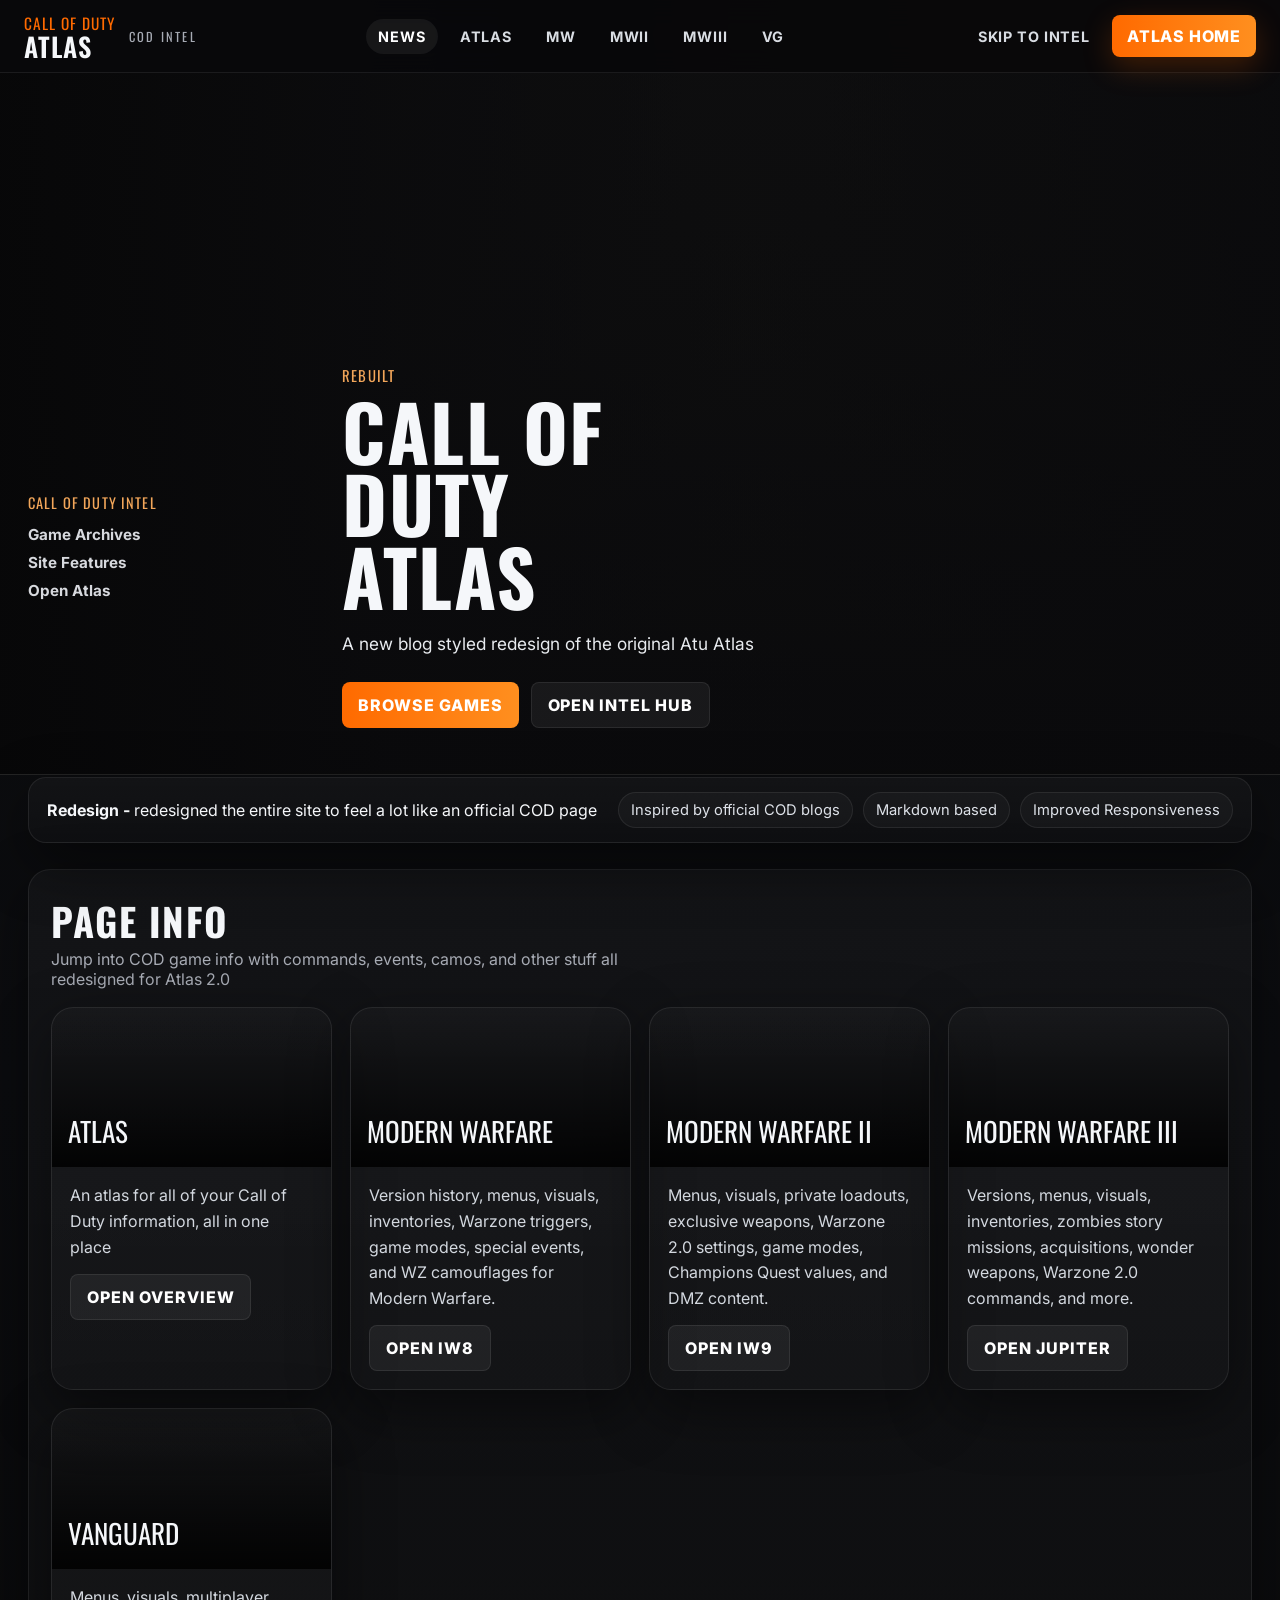
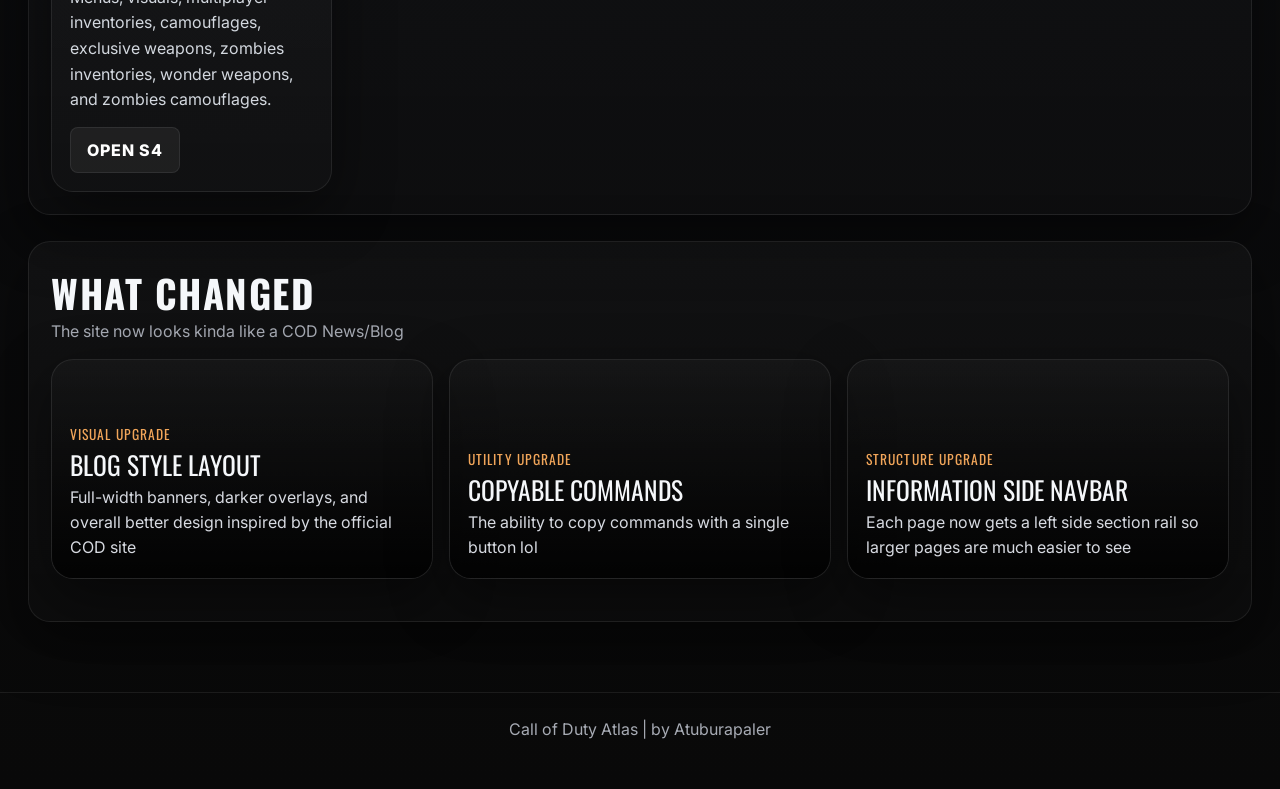
==== index.html @ 390dc2c3 "initial commit hi" ====
<!DOCTYPE html>
<html lang="en">
<head>
  <meta charset="UTF-8" />
  <meta name="viewport" content="width=device-width, initial-scale=1.0" />
  <title>Call of Duty Atlas</title>
  <link rel="preconnect" href="https://fonts.googleapis.com">
  <link rel="preconnect" href="https://fonts.gstatic.com" crossorigin>
  <link href="https://fonts.googleapis.com/css2?family=Inter:wght@400;500;600;700;800&family=JetBrains+Mono:wght@400;600&family=Oswald:wght@400;500;600;700&display=swap" rel="stylesheet">
  <link rel="stylesheet" href="./assets/css/style.css" />
</head>
<body>
  <div id="site-loader">
  <div class="loader-inner">
    <div class="loader-logo">CALL OF DUTY</div>
    <div class="loader-bar">
      <div class="loader-progress"></div>
    </div>
    <div class="loader-text">Loading Intel…</div>
  </div>
</div>
  <header class="cod-nav" id="site-nav"></header>
  <main id="home-root"></main>
  <footer class="footer">Call of Duty Atlas | by Atuburapaler</footer>
  <script src="./assets/js/site.js"></script>
  <script>renderHome();</script>
</body>
</html>
---- assets/css/style.css ----
:root {
  --bg: #0b0b0d;
  --panel: #121317;
  --panel-2: #171a20;
  --soft: #a7abb4;
  --text: #f5f7fa;
  --line: rgba(255,255,255,0.08);
  --accent: #ff6a00;
  --accent-2: #f2a65a;
  --shadow: 0 20px 60px rgba(0,0,0,0.45);
}

:root {
  --cod-accent: #ff8a3d;     /* default theme */
  --cod-accent-soft: rgba(255,138,61,0.25);
}

/* MW = Blue */
.theme-mw {
  --cod-accent: #3da2ff;
  --cod-accent-soft: rgba(61,162,255,0.25);
}

/* MWII = Green */
.theme-mwii {
  --cod-accent: #3dff8a;
  --cod-accent-soft: rgba(61,255,138,0.25);
}

/* MWIII = Red */
.theme-mwiii {
  --cod-accent: #ff4d4d;
  --cod-accent-soft: rgba(255,77,77,0.25);
}

/* Vanguard = Gold */
.theme-vg {
  --cod-accent: #d4a63a;
  --cod-accent-soft: rgba(212,166,58,0.25);
}

* { box-sizing: border-box; }
html { scroll-behavior: smooth; }
body {
  margin: 0;
  background:
    radial-gradient(circle at top right, rgba(255,106,0,0.14), transparent 25%),
    radial-gradient(circle at top left, rgba(255,255,255,0.04), transparent 22%),
    linear-gradient(180deg, #0a0a0b 0%, #0c0d10 45%, #090909 100%);
  color: var(--text);
  font-family: "Inter", system-ui, -apple-system, BlinkMacSystemFont, "Segoe UI", sans-serif;
}

a { color: inherit; text-decoration: none; }
img { max-width: 100%; display: block; }

.cod-nav {
  position: sticky;
  top: 0;
  z-index: 1000;
  border-bottom: 1px solid var(--line);
  background: rgba(8, 8, 10, 0.92);
  backdrop-filter: blur(14px);
}

.cod-nav-inner {
  max-width: 1440px;
  margin: 0 auto;
  min-height: 72px;
  padding: 0 24px;
  display: flex;
  align-items: center;
  justify-content: space-between;
  gap: 20px;
}

.brand {
  display: flex;
  align-items: center;
  gap: 14px;
  font-family: "Oswald", sans-serif;
  text-transform: uppercase;
  letter-spacing: 0.06em;
}

.brand-mark {
  color: var(--accent);
  font-size: 0.96rem;
}

.brand-title {
  font-size: 1.65rem;
  font-weight: 600;
  line-height: 1;
}

.brand-sub {
  color: var(--soft);
  font-size: 0.78rem;
  letter-spacing: 0.18em;
}

.nav-links, .nav-actions {
  display: flex;
  align-items: center;
  gap: 10px;
  flex-wrap: wrap;
}

.nav-link-item {
  padding: 9px 12px;
  color: #d9dde3;
  font-weight: 700;
  font-size: 0.9rem;
  text-transform: uppercase;
  letter-spacing: 0.06em;
  border-radius: 999px;
  transition: 0.2s ease;
}

.nav-link-item:hover,
.nav-link-item.active {
  color: #fff;
  background: rgba(255,255,255,0.06);
}

.nav-cta {
  background: linear-gradient(90deg, var(--accent), #ff8f1f);
  color: #fff;
  padding: 11px 15px;
  border-radius: 8px;
  font-weight: 800;
  text-transform: uppercase;
  letter-spacing: 0.05em;
  box-shadow: 0 10px 30px rgba(255,106,0,0.22);
}

.mobile-toggle {
  display: none;
  border: 1px solid var(--line);
  background: transparent;
  color: white;
  width: 44px;
  height: 44px;
  border-radius: 10px;
}

.mobile-menu {
  display: none;
  border-top: 1px solid var(--line);
  background: #0b0c0f;
  padding: 16px 20px 20px;
}

.mobile-menu.open { display: block; }
.mobile-stack { display: grid; gap: 8px; }

.hero {
  position: relative;
  min-height: 72vh;
  display: flex;
  align-items: flex-end;
  overflow: hidden;
  border-bottom: 1px solid var(--line);
  background: #111;
}

.hero::before {
  content: "";
  position: absolute;
  inset: 0;
  background-image: var(--hero-image);
  background-size: cover;
  background-position: center;
  transform: scale(1.04);
  filter: saturate(1.05);
}

.hero::after {
  content: "";
  position: absolute;
  inset: 0;
  background:
    linear-gradient(90deg, rgba(7,7,8,0.95) 0%, rgba(10,10,12,0.82) 30%, rgba(10,10,12,0.44) 58%, rgba(10,10,12,0.86) 100%),
    linear-gradient(180deg, rgba(10,10,10,0.05) 0%, rgba(10,10,10,0.2) 35%, rgba(10,10,12,0.92) 100%);
}

.hero-grid {
  position: relative;
  z-index: 1;
  width: 100%;
  max-width: 1440px;
  margin: 0 auto;
  padding: 64px 28px 46px;
  display: grid;
  grid-template-columns: minmax(0, 280px) minmax(0, 760px);
  gap: 34px;
  align-items: end;
}

.hero-rail {
  display: grid;
  gap: 12px;
  align-self: center;
}

.hero-rail .eyebrow {
  color: var(--accent-2);
  font-family: "Oswald", sans-serif;
  text-transform: uppercase;
  letter-spacing: 0.08em;
  font-size: 0.9rem;
}

.hero-jumps {
  display: grid;
  gap: 9px;
  max-width: 260px;
}

.hero-jumps a {
  color: #d7d9de;
  font-weight: 700;
  font-size: 0.95rem;
}

.hero-jumps a:hover { color: white; }

.hero-copy { max-width: 820px; }

.hero-kicker {
  color: var(--accent-2);
  font-family: "Oswald", sans-serif;
  letter-spacing: 0.08em;
  text-transform: uppercase;
  font-size: 0.92rem;
  margin-bottom: 8px;
}

.hero-title {
  margin: 0;
  font-family: "Oswald", sans-serif;
  text-transform: uppercase;
  letter-spacing: 0.02em;
  font-size: clamp(2.6rem, 6vw, 5.6rem);
  line-height: 0.95;
  max-width: 9ch;
}

.hero-desc {
  margin: 18px 0 0;
  color: #e8ebef;
  font-size: clamp(1rem, 1.35vw, 1.28rem);
  line-height: 1.6;
  max-width: 58ch;
}

.hero-quote {
  margin-top: 18px;
  color: #c6cad1;
  font-style: italic;
  font-size: 1rem;
}

.hero-actions {
  display: flex;
  flex-wrap: wrap;
  gap: 12px;
  margin-top: 24px;
}

.btn-cod,
.btn-cod-alt {
  border: 0;
  border-radius: 8px;
  padding: 12px 16px;
  font-weight: 800;
  text-transform: uppercase;
  letter-spacing: 0.06em;
  display: inline-flex;
  align-items: center;
  gap: 8px;
}

.btn-cod {
  background: linear-gradient(90deg, var(--accent), #ff8f1f);
  color: white;
}

.btn-cod-alt {
  background: rgba(255,255,255,0.06);
  color: white;
  border: 1px solid rgba(255,255,255,0.08);
}

.page-shell,
.home-shell {
  max-width: 1440px;
  margin: 0 auto;
  padding: 28px;
}

.intel-bar {
  display: flex;
  justify-content: space-between;
  gap: 14px;
  align-items: center;
  padding: 14px 18px;
  border: 1px solid var(--line);
  background: linear-gradient(180deg, rgba(255,255,255,0.03), rgba(255,255,255,0.015));
  border-radius: 18px;
  margin-top: -26px;
  position: relative;
  z-index: 2;
  box-shadow: var(--shadow);
}

.intel-badges {
  display: flex;
  gap: 10px;
  flex-wrap: wrap;
}

.badge-chip {
  display: inline-flex;
  align-items: center;
  gap: 8px;
  padding: 8px 12px;
  border: 1px solid var(--line);
  border-radius: 999px;
  color: #dde1e8;
  background: rgba(255,255,255,0.03);
  font-size: 0.92rem;
}

.section-grid {
  display: grid;
  grid-template-columns: minmax(0, 280px) minmax(0, 1fr);
  gap: 28px;
  align-items: start;
  margin-top: 28px;
}

.side-panel,
.content-panel,
.promo-panel,
.home-panel,
.card-grid article,
.feature-card,
.game-card {
  border: 1px solid var(--line);
  background: linear-gradient(180deg, rgba(255,255,255,0.03), rgba(255,255,255,0.015));
  border-radius: 22px;
  box-shadow: var(--shadow);
}

.side-panel {
  position: sticky;
  top: 96px;
  padding: 20px;
}

.panel-title {
  font-family: "Oswald", sans-serif;
  text-transform: uppercase;
  letter-spacing: 0.06em;
  font-size: 1.25rem;
  margin: 0 0 16px;
}

.toc-list,
.quick-list {
  display: grid;
  gap: 9px;
}

.toc-list a,
.quick-list a {
  padding: 10px 12px;
  border-radius: 12px;
  color: #d7dbe2;
  background: rgba(255,255,255,0.025);
  border: 1px solid transparent;
  transition: 0.18s ease;
  font-weight: 650;
}

.toc-list a:hover,
.quick-list a:hover {
  background: rgba(255,255,255,0.05);
  border-color: var(--line);
  color: white;
}

.content-panel {
  padding: 22px;
  overflow: hidden;
}

.overview-grid {
  display: grid;
  grid-template-columns: repeat(3, minmax(0, 1fr));
  gap: 16px;
  margin-bottom: 20px;
}

.feature-card {
  overflow: hidden;
  min-height: 220px;
  position: relative;
  display: flex;
  align-items: end;
}

.feature-card::before {
  content: "";
  position: absolute;
  inset: 0;
  background-image: var(--card-image);
  background-size: cover;
  background-position: center;
  transform: scale(1.03);
}

.feature-card::after {
  content: "";
  position: absolute;
  inset: 0;
  background: linear-gradient(180deg, rgba(0,0,0,0.06), rgba(0,0,0,0.84));
}

.feature-inner {
  position: relative;
  z-index: 1;
  padding: 18px;
}

.feature-kicker {
  color: var(--accent-2);
  font-family: "Oswald", sans-serif;
  font-size: 0.85rem;
  letter-spacing: 0.08em;
  text-transform: uppercase;
}

.feature-title {
  font-family: "Oswald", sans-serif;
  font-size: 1.6rem;
  text-transform: uppercase;
  margin: 8px 0 8px;
  line-height: 1;
}

.feature-text {
  color: #d7dae1;
  line-height: 1.55;
  margin: 0;
}

.article-content {
  line-height: 1.72;
  color: #edf0f3;
}

.article-content h1,
.article-content h2,
.article-content h3 {
  font-family: "Oswald", sans-serif;
  text-transform: uppercase;
  letter-spacing: 0.03em;
  line-height: 1.02;
}

.article-content h1 {
  font-size: clamp(2rem, 4vw, 3rem);
  margin: 1rem 0 1rem;
}

.article-content h2 {
  font-size: clamp(1.55rem, 2.6vw, 2.25rem);
  margin-top: 2.6rem;
  padding-top: 0.35rem;
  border-top: 1px solid rgba(255,255,255,0.08);
}

.article-content h3 {
  font-size: clamp(1.2rem, 2vw, 1.6rem);
  margin-top: 1.7rem;
}

.article-content p,
.article-content li {
  color: #e2e6eb;
}

.article-content img {
  border-radius: 18px;
  margin: 1rem 0;
  border: 1px solid var(--line);
}

.article-content blockquote {
  margin: 1rem 0;
  border-left: 4px solid var(--accent);
  padding: 0.25rem 0 0.25rem 1rem;
  color: #f1f3f6;
  background: rgba(255,255,255,0.03);
  border-radius: 0 14px 14px 0;
}

.article-content pre {
  overflow-x: auto;
  background: #0a0c11;
  border: 1px solid var(--line);
  border-radius: 16px;
  padding: 16px;
}

.article-content code {
  font-family: "JetBrains Mono", ui-monospace, SFMono-Regular, Menlo, Consolas, monospace;
}

.article-content table {
  width: 100%;
  border-collapse: collapse;
  margin: 1rem 0 1.5rem;
  font-size: 0.96rem;
  overflow: hidden;
  border-radius: 18px;
}

.article-content table th,
.article-content table td {
  border: 1px solid rgba(255,255,255,0.09);
  padding: 12px 14px;
  vertical-align: top;
}

.article-content table th {
  background: rgba(255,255,255,0.05);
  text-transform: uppercase;
  font-size: 0.84rem;
  letter-spacing: 0.05em;
}

.command-card {
  display: flex;
  align-items: flex-start;
  justify-content: space-between;
  gap: 16px;
  background: linear-gradient(180deg, var(--cod-accent-soft), rgba(255,255,255,0.02));
  border: 1px solid var(--cod-accent-soft);
  border-radius: 18px;
  padding: 14px 16px;
  margin: 10px 0;
  transition: border-color 0.18s ease, box-shadow 0.18s ease, transform 0.18s ease;
}



.command-card:hover {
  border-color: var(--cod-accent);
  box-shadow: 0 10px 28px rgba(0,0,0,0.28);
  transform: translateY(-1px);
}

.command-main {
  min-width: 0;
  flex: 1;
}

.command-label {
  color: var(--cod-accent);
  text-transform: uppercase;
  letter-spacing: 0.08em;
  font-family: "Oswald", sans-serif;
  font-size: 0.8rem;
  margin-bottom: 6px;
}

.command-text {
  margin: 0;
  font-family: "JetBrains Mono", monospace;
  font-size: 0.96rem;
  word-break: break-word;
}

.command-copy {
  flex: 0 0 auto;
  border: 1px solid var(--cod-accent-soft);
  background: rgba(255,255,255,0.06);
  color: white;
  padding: 10px 12px;
  border-radius: 12px;
  font-weight: 700;
  transition: background 0.18s ease, border-color 0.18s ease, transform 0.16s ease;
}

.command-copy:hover {
  border-color: var(--cod-accent);
  background: var(--cod-accent-soft);
}

.command-copy:active {
  transform: scale(0.97);
}

.command-copy.copied {
  background: var(--cod-accent-soft);
  border-color: var(--cod-accent);
  color: white;
}

.note-box,
.info-box {
  border-radius: 18px;
  padding: 16px 18px;
  margin: 16px 0;
  border: 1px solid var(--line);
}

.note-box {
  background: rgba(255,255,255,0.03);
}

.info-box {
  background: rgba(255,106,0,0.08);
  border-color: rgba(255,106,0,0.18);
}

.note-title {
  font-family: "Oswald", sans-serif;
  text-transform: uppercase;
  letter-spacing: 0.06em;
  margin-bottom: 8px;
}

.promo-panel {
  padding: 18px;
  margin-top: 20px;
}

.loading-state,
.error-state {
  text-align: center;
  padding: 48px 20px;
  color: #d4d7dd;
}

.spinner {
  width: 42px;
  height: 42px;
  border-radius: 50%;
  border: 3px solid rgba(255,255,255,0.12);
  border-top-color: var(--accent);
  margin: 0 auto 16px;
  animation: spin 0.9s linear infinite;
}

@keyframes spin { to { transform: rotate(360deg); } }

.home-hero {
  min-height: 78vh;
}

.home-panel {
  padding: 22px;
  margin-top: 26px;
}

.section-heading {
  display: flex;
  justify-content: space-between;
  align-items: end;
  gap: 12px;
  margin-bottom: 18px;
}

.section-heading h2 {
  margin: 0;
  font-family: "Oswald", sans-serif;
  text-transform: uppercase;
  letter-spacing: 0.04em;
  font-size: clamp(1.8rem, 3vw, 2.5rem);
}

.section-heading p {
  color: var(--soft);
  margin: 0;
  max-width: 58ch;
}

.card-grid {
  display: grid;
  grid-template-columns: repeat(4, minmax(0, 1fr));
  gap: 18px;
}

.game-card {
  overflow: hidden;
  transition: 0.24s ease;
}

.game-card:hover {
  transform: translateY(-4px);
  border-color: rgba(255,255,255,0.15);
}

.game-thumb {
  aspect-ratio: 1.75 / 1;
  background-image: var(--card-image);
  background-size: cover;
  background-position: center;
  position: relative;
}

.game-thumb::after {
  content: "";
  position: absolute;
  inset: 0;
  background: linear-gradient(180deg, rgba(0,0,0,0.06), rgba(0,0,0,0.88));
}

.game-tag {
  position: absolute;
  left: 16px;
  bottom: 16px;
  z-index: 1;
  font-family: "Oswald", sans-serif;
  font-size: 1.7rem;
  text-transform: uppercase;
}

.game-body {
  padding: 16px 18px 18px;
}

.game-body p {
  color: #d3d8df;
  margin: 0 0 14px;
  line-height: 1.6;
}

.footer {
  margin-top: 42px;
  border-top: 1px solid var(--line);
  padding: 26px 28px 50px;
  color: var(--soft);
  text-align: center;
}

@media (max-width: 1180px) {
  .hero-grid,
  .section-grid,
  .card-grid,
  .overview-grid {
    grid-template-columns: 1fr 1fr;
  }
  .hero-grid { grid-template-columns: 1fr; }
  .hero-rail { order: 2; }
}

@media (max-width: 920px) {
  .nav-links,
  .nav-actions {
    display: none;
  }
  .mobile-toggle { display: inline-grid; place-items: center; }
  .section-grid,
  .card-grid,
  .overview-grid {
    grid-template-columns: 1fr;
  }
  .side-panel {
    position: static;
  }
  .hero {
    min-height: 64vh;
  }
}

@media (max-width: 640px) {
  .cod-nav-inner,
  .page-shell,
  .home-shell,
  .hero-grid,
  .footer {
    padding-left: 18px;
    padding-right: 18px;
  }
  .brand-title { font-size: 1.35rem; }
  .hero-title { max-width: 100%; }
  .intel-bar {
    flex-direction: column;
    align-items: flex-start;
  }
}

table img {
  max-height: 300px;
  width: auto;
  object-fit: contain;
}

table img {
  max-height: 300px;
  width: auto;
  object-fit: contain;
}

.copy-btn {
  position: relative;
  display: inline-flex;
  align-items: center;
  justify-content: center;
  min-width: 88px;
  height: 40px;
  padding: 0 14px;
  border: 1px solid rgba(255,255,255,0.14);
  border-radius: 10px;
  background: linear-gradient(180deg, #202020 0%, #141414 100%);
  color: #fff;
  font-size: 0.92rem;
  font-weight: 600;
  letter-spacing: 0.2px;
  cursor: pointer;
  transition:
    transform 0.16s ease,
    box-shadow 0.2s ease,
    border-color 0.2s ease,
    background 0.2s ease,
    color 0.2s ease;
  box-shadow: 0 4px 14px rgba(0,0,0,0.22);
  -webkit-tap-highlight-color: transparent;
}

.copy-btn:hover {
  transform: translateY(-2px);
  border-color: var(--cod-accent);
  box-shadow: 0 8px 18px rgba(0,0,0,0.3);
}

.copy-btn:active {
  transform: translateY(0) scale(0.97);
}

.copy-btn:focus-visible {
  outline: none;
  border-color: var(--cod-accent);
  box-shadow:
    0 0 0 3px rgba(255,106,0,0.22),
    0 8px 18px rgba(0,0,0,0.3);
}

.copy-btn.copied {
  background: linear-gradient(180deg, var(--cod-accent));
  border-color: var(--cod-accent);
  color: #fff;
}

.copy-btn.copied .copy-btn-text {
  animation: copyPop 0.25s ease;
}

@keyframes copyPop {
  0%   { transform: scale(0.92); opacity: 0.7; }
  100% { transform: scale(1); opacity: 1; }
}

@media (max-width: 768px) {
  .copy-btn {
    min-width: 100px;
    height: 44px;
    padding: 0 16px;
    font-size: 0.95rem;
    border-radius: 12px;
  }
}

@media (prefers-reduced-motion: reduce) {
  .copy-btn {
    transition: border-color 0.2s ease, background 0.2s ease, color 0.2s ease;
  }

  .copy-btn:hover,
  .copy-btn:active {
    transform: none;
  }

  .copy-btn.copied .copy-btn-text {
    animation: none;
  }
}

.wz-logo {
  height: 500px;
  width: 1200px;
  vertical-align: middle;
  margin-right: 6px;
}

.camo-logo {
  height: 400px;
  width: auto;
  align-content: center;
}

.event-grid {
  display: grid;
  grid-template-columns: repeat(auto-fill, minmax(340px, 1fr));
  gap: 18px;
  margin-top: 20px;
}

.event-card {
  background: rgba(255,255,255,0.03);
  border: 1px solid rgba(255,255,255,0.08);
  border-radius: 16px;
  padding: 18px 18px 20px;
  transition: transform 0.18s ease, box-shadow 0.2s ease;
}

.event-card:hover {
  transform: translateY(-3px);
  box-shadow: 0 10px 26px rgba(0,0,0,0.35);
}

.event-header {
  display: flex;
  align-items: center;
  gap: 12px;
}

.event-icon {
  height: 42px;
  width: auto;
  object-fit: contain;
}

.event-title {
  font-weight: 700;
  font-size: 1.05rem;
}

.event-version {
  font-size: 0.85rem;
  opacity: 0.65;
  margin-top: 3px;
}

.event-command {
  margin-top: 14px;
  padding: 12px;
  border-radius: 10px;
  background: rgba(0,0,0,0.35);
  font-family: Consolas, monospace;
  font-size: 0.85rem;
  word-break: break-word;
}

.event-footer {
  margin-top: 12px;
  display: flex;
  justify-content: flex-end;
}

.event-icon-placeholder {
  width: 42px;
  height: 42px;
  border-radius: 10px;
  background: rgba(255,255,255,0.06);
  border: 1px solid rgba(255,255,255,0.08);
}

.command-text-wrap,
.event-command-wrap {
  display: flex;
  flex-direction: column;
  gap: 10px;
}

.command-text,
.event-command {
  position: relative;
  overflow: hidden;
  border-radius: 10px;
}

.command-text.collapsed,
.event-command.collapsed {
  max-height: calc(1.5em * 3);
}

.command-text.expanded,
.event-command.expanded {
  max-height: 1000px;
}

.command-text.is-truncated.collapsed::after,
.event-command.is-truncated.collapsed::after {
  content: "";
  position: absolute;
  left: 0;
  right: 0;
  bottom: 0;
  height: 2.6em;
  border-radius: 0 0 10px 10px;
  background: linear-gradient(
    to bottom,
    rgba(0, 0, 0, 0),
    rgba(0, 0, 0, 0.18) 45%,
    rgba(0, 0, 0, 0.38) 100%
  );
  pointer-events: none;
}

.expand-btn {
  align-self: flex-start;
  padding: 0;
  border: 0;
  background: transparent;
  color: var(--cod-accent);
  font-size: 0.88rem;
  font-weight: 700;
  cursor: pointer;
  transition: color 0.18s ease;
}

.expand-btn:hover {
  color: #ffae73;
}

.expand-btn.hidden {
  display: none;
}

#site-loader {
  position: fixed;
  inset: 0;
  background: #0b0b0b;
  display: flex;
  align-items: center;
  justify-content: center;
  z-index: 9999;
  transition: opacity .35s ease, visibility .35s ease;
}

#site-loader.hidden {
  opacity: 0;
  visibility: hidden;
}

.loader-inner {
  text-align: center;
  width: 280px;
}

.loader-logo {
  font-family: "Oswald", sans-serif;
  letter-spacing: .2em;
  font-size: 1.2rem;
  margin-bottom: 24px;
}

.loader-bar {
  width: 100%;
  height: 4px;
  background: rgba(255,255,255,0.08);
  border-radius: 4px;
  overflow: hidden;
  margin-bottom: 14px;
}

.loader-progress {
  width: 40%;
  height: 100%;
  background: var(--cod-accent);
  animation: loaderMove 1.2s infinite linear;
}

.loader-text {
  font-size: .8rem;
  opacity: .6;
}

@keyframes loaderMove {
  0% { transform: translateX(-100%); }
  100% { transform: translateX(300%); }
}
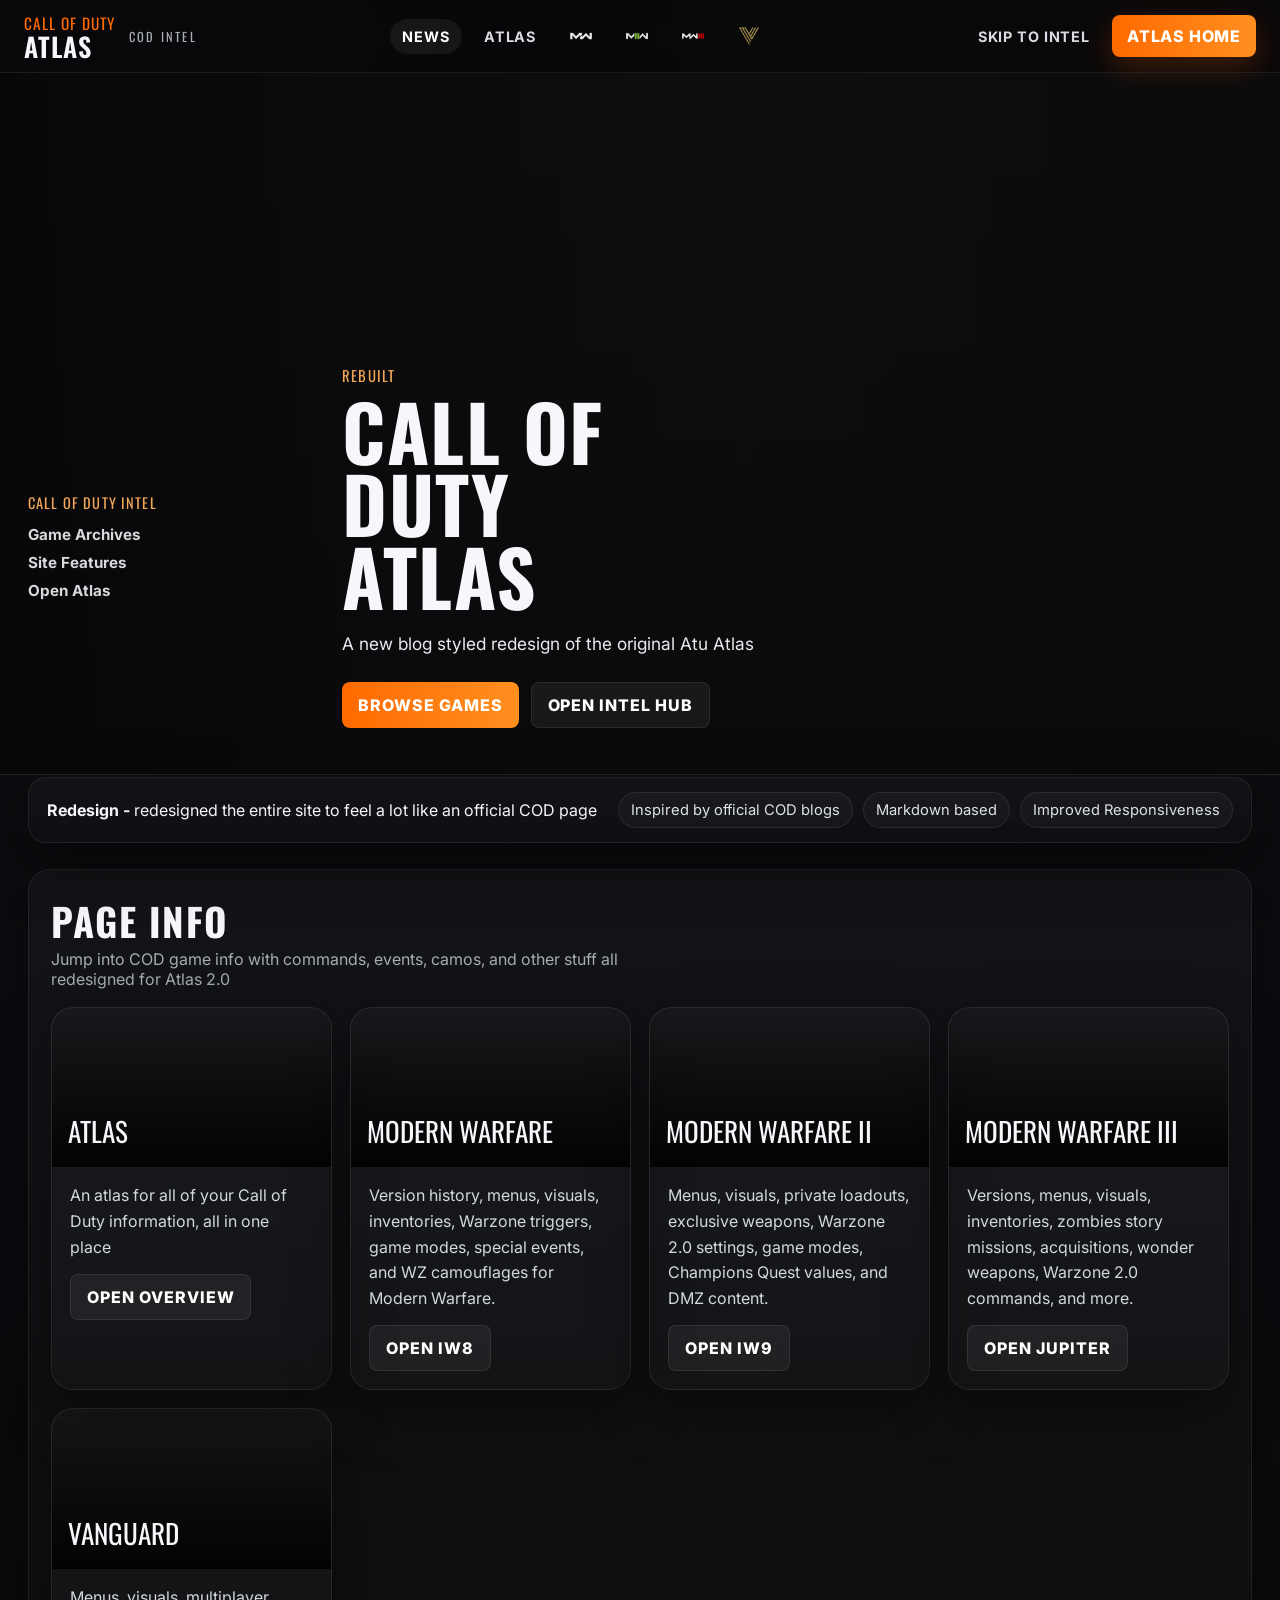
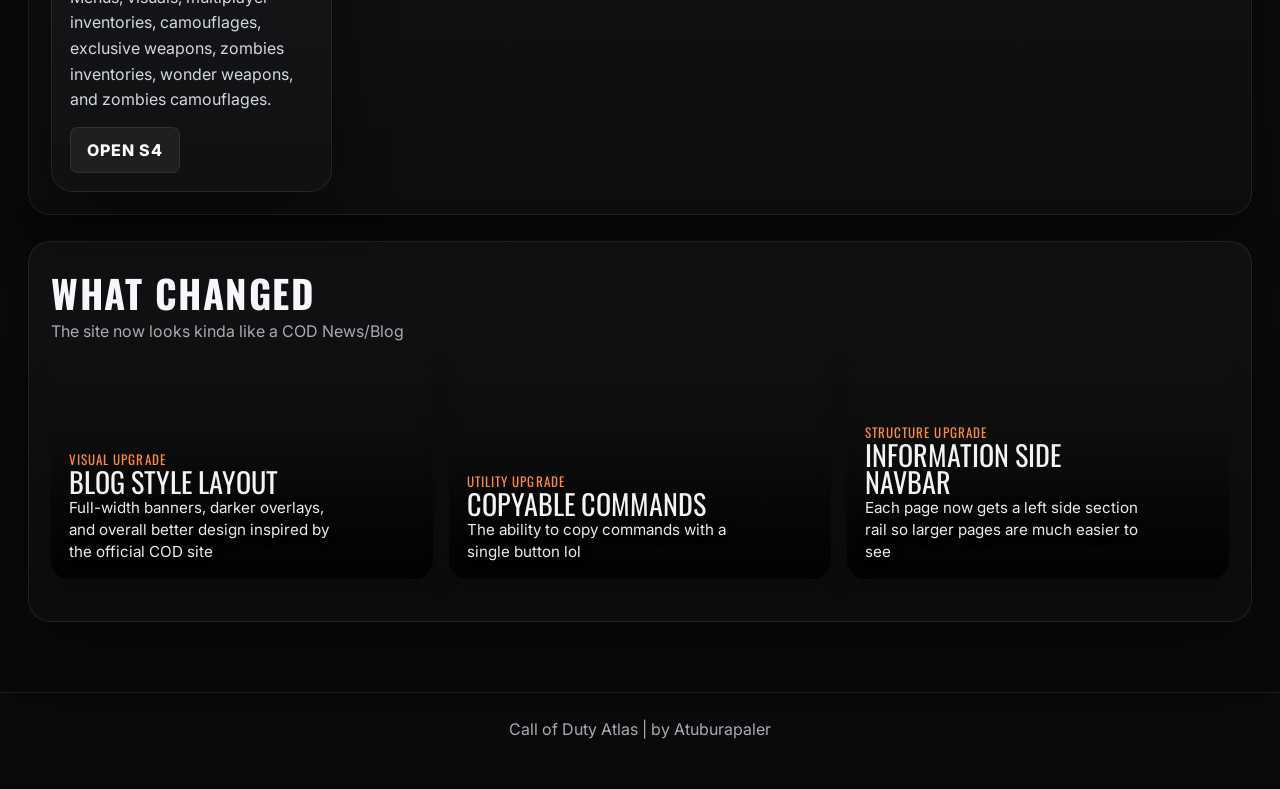
==== commit 53c81816: "fixed shadows on the feature boxes, changed some js stuff" ====
--- a/index.html
+++ b/index.html
@@ -12,7 +12,7 @@
 <body>
   <div id="site-loader">
   <div class="loader-inner">
-    <div class="loader-logo">CALL OF DUTY</div>
+    <div class="loader-logo">CALL OF DUTY ATLAS</div>
     <div class="loader-bar">
       <div class="loader-progress"></div>
     </div>
--- a/assets/css/style.css
+++ b/assets/css/style.css
@@ -101,10 +101,11 @@
 }
 
 .nav-links, .nav-actions {
-  display: flex;
+  display: inline-flex;
   align-items: center;
   gap: 10px;
   flex-wrap: wrap;
+  justify-content: center;
 }
 
 .nav-link-item {
@@ -116,6 +117,22 @@
   letter-spacing: 0.06em;
   border-radius: 999px;
   transition: 0.2s ease;
+}
+
+.nav-game-icon {
+  height: 22px;
+  width: auto;
+  display: block;
+  opacity: 0.92;
+  transition: transform 0.16s ease, opacity 0.16s ease, filter 0.16s ease;
+}
+
+.nav-game-icon {
+  height: 22px;
+  width: auto;
+  display: block;
+  opacity: 0.92;
+  transition: transform 0.16s ease, opacity 0.16s ease, filter 0.16s ease;
 }
 
 .nav-link-item:hover,
@@ -346,7 +363,6 @@
 .promo-panel,
 .home-panel,
 .card-grid article,
-.feature-card,
 .game-card {
   border: 1px solid var(--line);
   background: linear-gradient(180deg, rgba(255,255,255,0.03), rgba(255,255,255,0.015));
@@ -405,56 +421,81 @@
 }
 
 .feature-card {
-  overflow: hidden;
+  position: relative;
+  /*overflow: hidden;*/
+  border-radius: 18px;
   min-height: 220px;
-  position: relative;
-  display: flex;
-  align-items: end;
-}
-
-.feature-card::before {
-  content: "";
-  position: absolute;
-  inset: 0;
+  display: flex;
+  align-items: flex-end;
+
   background-image: var(--card-image);
   background-size: cover;
-  background-position: center;
-  transform: scale(1.03);
+  background-position: var(--card-position, center center);
+  background-repeat: no-repeat;
+
+  box-shadow: 0 10px 28px rgba(0,0,0,0.22);
+  transition: transform 0.18s ease, box-shadow 0.18s ease;
 }
 
 .feature-card::after {
   content: "";
   position: absolute;
   inset: 0;
-  background: linear-gradient(180deg, rgba(0,0,0,0.06), rgba(0,0,0,0.84));
+  border-radius: inherit;
+  z-index: 1;
+  pointer-events: none;
+
+  background: linear-gradient(
+    to top,
+    rgba(0,0,0,0.88) 0%,
+    rgba(0,0,0,0.48) 38%,
+    rgba(0,0,0,0.16) 62%,
+    rgba(0,0,0,0.00) 100%
+  );
 }
 
 .feature-inner {
   position: relative;
-  z-index: 1;
-  padding: 18px;
+  z-index: 2;
+  width: 100%;
+  padding: 18px 18px 16px;
+  display: flex;
+  flex-direction: column;
+  justify-content: flex-end;
+  gap: 2px;
 }
 
 .feature-kicker {
-  color: var(--accent-2);
-  font-family: "Oswald", sans-serif;
-  font-size: 0.85rem;
+  color: var(--cod-accent);
+  font-family: "Oswald", sans-serif;
+  font-size: 0.82rem;
   letter-spacing: 0.08em;
   text-transform: uppercase;
+  line-height: 1;
 }
 
 .feature-title {
-  font-family: "Oswald", sans-serif;
-  font-size: 1.6rem;
-  text-transform: uppercase;
-  margin: 8px 0 8px;
-  line-height: 1;
+  margin: 0;
+  font-family: "Oswald", sans-serif;
+  font-size: clamp(1.7rem, 2.2vw, 2.4rem);
+  line-height: 0.95;
+  text-transform: uppercase;
+  color: #f3f3f3;
+  max-width: 80%;
 }
 
 .feature-text {
-  color: #d7dae1;
-  line-height: 1.55;
   margin: 0;
+  color: rgba(255,255,255,0.92);
+  font-size: 0.95rem;
+  line-height: 1.45;
+  max-width: 82%;
+  text-shadow: 0 2px 12px rgba(0,0,0,0.45);
+}
+
+.feature-card:hover {
+  transform: translateY(-2px);
+  box-shadow: 0 14px 32px rgba(0,0,0,0.28);
 }
 
 .article-content {
@@ -609,6 +650,105 @@
   background: var(--cod-accent-soft);
   border-color: var(--cod-accent);
   color: white;
+}
+
+.command-label-row {
+  display: flex;
+  align-items: center;
+  justify-content: space-between;
+  gap: 10px;
+  margin-bottom: 8px;
+}
+
+.command-info-btn {
+  width: 28px;
+  height: 28px;
+  border: 1px solid var(--line);
+  border-radius: 999px;
+  background: rgba(255,255,255,0.04);
+  color: #f5f7fa;
+  font-weight: 800;
+  font-size: 0.9rem;
+  cursor: pointer;
+  transition: 0.18s ease;
+}
+
+.command-info-btn:hover {
+  border-color: var(--cod-accent);
+  background: var(--cod-accent-soft);
+  color: white;
+}
+
+.command-info-pop {
+  margin-top: 12px;
+  padding: 14px 16px;
+  border-radius: 14px;
+  border: 1px solid var(--line);
+  background: rgba(8, 10, 14, 0.96);
+  box-shadow: 0 16px 36px rgba(0,0,0,0.32);
+}
+
+.command-info-title {
+  font-family: "Oswald", sans-serif;
+  text-transform: uppercase;
+  letter-spacing: 0.06em;
+  font-size: 0.9rem;
+  color: var(--cod-accent);
+  margin-bottom: 8px;
+}
+
+.command-info-body {
+  color: #dfe4ea;
+  line-height: 1.55;
+  font-size: 0.95rem;
+}
+
+.command-info-btn {
+  width: 28px;
+  height: 28px;
+  border: 1px solid var(--line);
+  border-radius: 999px;
+  background: rgba(255,255,255,0.04);
+  color: #f5f7fa;
+  font-weight: 800;
+  font-size: 0.9rem;
+  cursor: pointer;
+  transition: transform 0.15s ease, background 0.18s ease, border-color 0.18s ease;
+  position: relative;
+}
+
+.command-info-btn:hover {
+  transform: scale(1.08);
+  border-color: var(--cod-accent);
+  background: var(--cod-accent-soft);
+}
+
+.command-info-btn::after {
+  content: "Info";
+  position: absolute;
+  bottom: 120%;
+  left: 50%;
+  transform: translateX(-50%) translateY(4px);
+
+  padding: 4px 8px;
+  border-radius: 6px;
+
+  font-size: 0.75rem;
+  font-weight: 600;
+  letter-spacing: 0.04em;
+
+  color: white;
+  background: rgba(10,10,14,0.95);
+  border: 1px solid var(--line);
+
+  opacity: 0;
+  pointer-events: none;
+  transition: opacity 0.15s ease, transform 0.15s ease;
+}
+
+.command-info-btn:hover::after {
+  opacity: 1;
+  transform: translateX(-50%) translateY(0);
 }
 
 .note-box,
